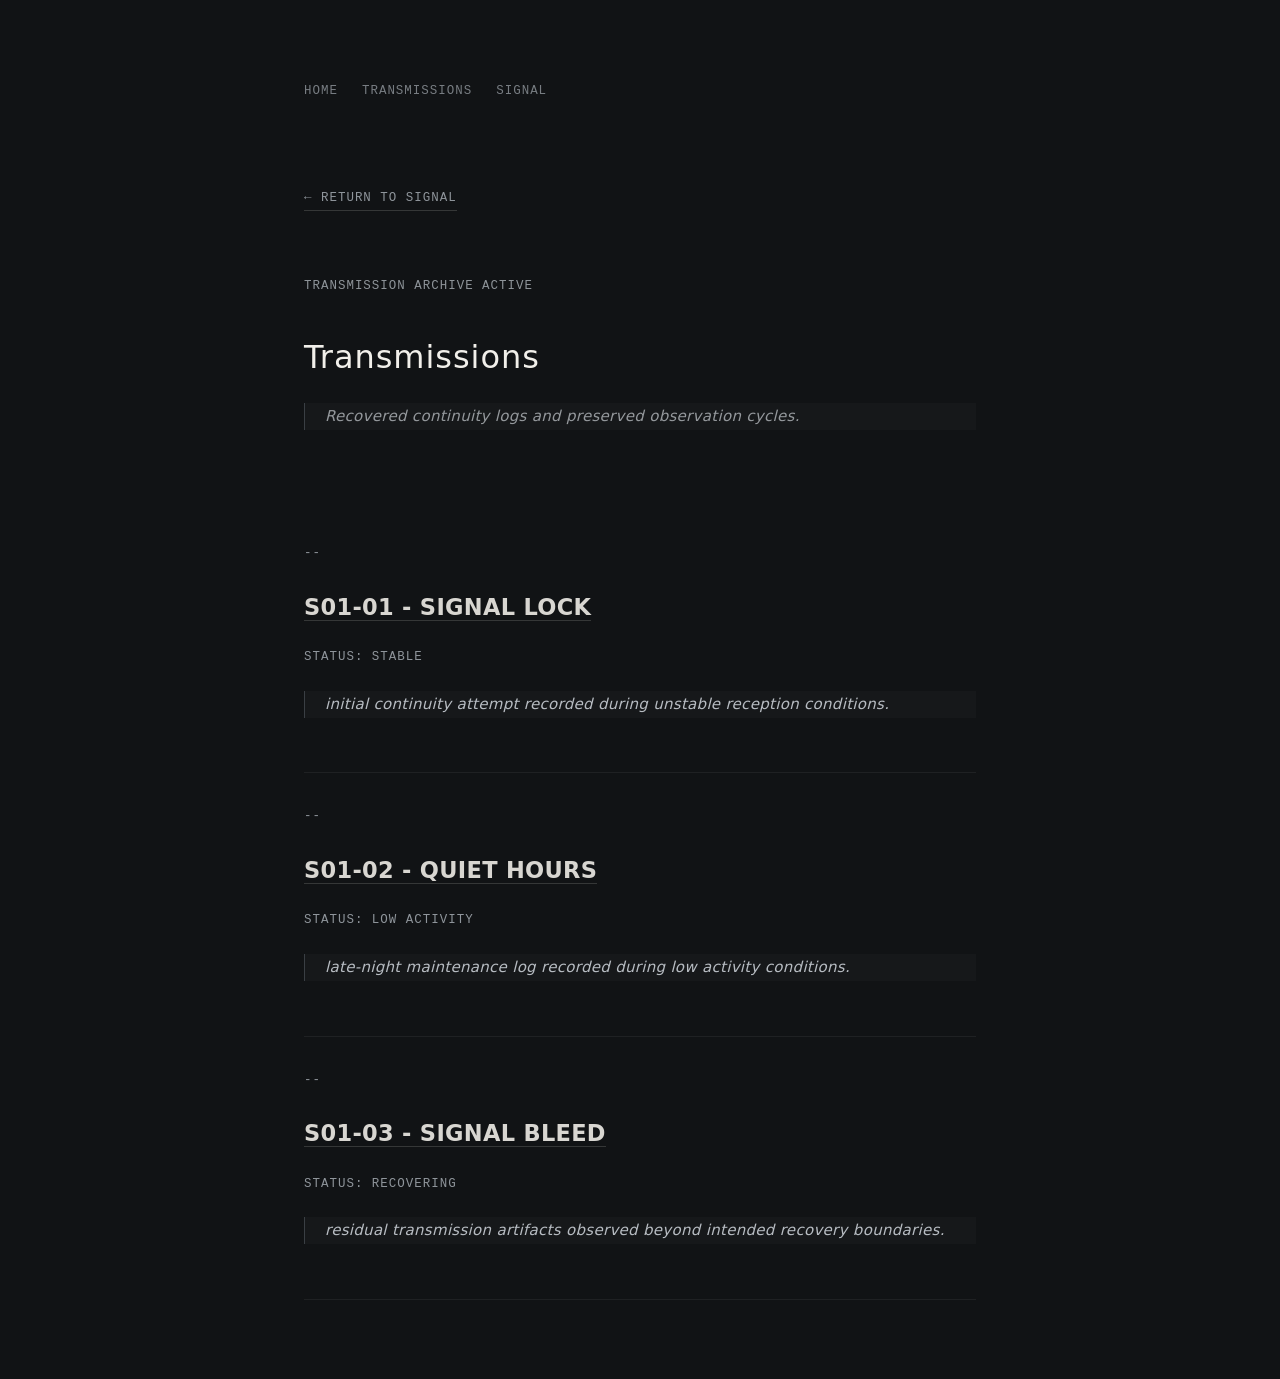
==== transmissions.html @ 6ae5fff1 "First Commit-Upload Static Website - Functional - No Transmissions" ====
<!DOCTYPE html>
<html lang="en">
<head>
  <meta charset="UTF-8">
  <meta name="viewport" content="width=device-width, initial-scale=1.0">

  <title>Transmissions — Arcaddia Archive</title>

  <link rel="stylesheet" href="style.css">
</head>

<body>

  <main class="container">
    <nav class="topbar">

    <a href="index.html" class="top-link">HOME</a>
    <a href="transmissions.html" class="top-link">TRANSMISSIONS</a>
    <a href="signal.html" class="top-link">SIGNAL</a>

</nav>

    <a class="back-link" href="index.html">
      ← RETURN TO SIGNAL
    </a>

    <header>
      <p class="status">
        transmission archive active
      </p>

      <h1>Transmissions</h1>
        <div class="archivist-note">
      <p class="intro">
        Recovered continuity logs and preserved observation cycles.
      </p>
      </div>
    </header>

    <section class="transmission-list">

      <article class="transmission-item">
        <p class="transmission-meta">
          --
        </p>

        <h2>
          <a href="transmissions/transmission-001.html">
            S01-01 - SIGNAL LOCK 
          </a>
        </h2>

        <p class="transmission-status">
          STATUS: STABLE <br>

          <div class="archivist-note">

          <p> initial continuity attempt recorded during unstable reception conditions. </p> </div>
        </p>
      </article>

      <article class="transmission-item">
  <p class="transmission-meta">
    --
  </p>

  <h2>
    <a href="transmissions/transmission-002.html">
      S01-02 - QUIET HOURS 
    </a>
  </h2>

  <p class="transmission-status">
    STATUS: LOW ACTIVITY
  </p>

  <div class="archivist-note">

          <p> late-night maintenance log recorded during low activity conditions. </p> </div>
        </p>

</article>

   <article class="transmission-item">
  <p class="transmission-meta">
    --
  </p>

  <h2>
    <a href="transmissions/transmission-003.html">
      S01-03 - SIGNAL BLEED
    </a>
  </h2>

  <p class="transmission-status">
    STATUS: RECOVERING

    <div class="archivist-note">

          <p> residual transmission artifacts observed beyond intended recovery boundaries. </p> </div>
        </p>
  
  </p>
</article>

    </section>

  </main>

</body>
</html>
---- style.css ----
* {
  box-sizing: border-box;
}

:root {
  --archive-mode: unknown;
}

/* ------------------------------------------------ */
/* BASE */
/* ------------------------------------------------ */

body {
  margin: 0;

  background: #111315;
  color: #d8d6d1;

  font-family: Inter, system-ui, sans-serif;
  font-size: 15px;
  line-height: 1.8;
  letter-spacing: 0.02em;

  -webkit-font-smoothing: antialiased;
  text-rendering: optimizeLegibility;

  transition:
    background 0.4s ease,
    opacity 0.4s ease,
    filter 0.4s ease;
}

/* ------------------------------------------------ */
/* ENVIRONMENTAL STATES */
/* ------------------------------------------------ */

body[data-state="stable"] {
  filter: brightness(1);
}

body[data-state="low-signal"] {
  filter: brightness(0.96);
}

body[data-state="recovery"] {
  filter: brightness(0.985);
}

/* ------------------------------------------------ */
/* PAGE ATMOSPHERE */
/* ------------------------------------------------ */

body[data-page="home"] {
  letter-spacing: 0.2px;
}

body[data-page="entry"] {
  line-height: 1.7;
}

body[data-page="transmissions"] {
  letter-spacing: 0.1px;
}

body[data-page="signal"] {
  opacity: 0.95;
}

/* ------------------------------------------------ */
/* LAYOUT */
/* ------------------------------------------------ */

.container {
  width: 100%;
  max-width: 720px;

  margin: 0 auto;
  padding: 5rem 1.5rem;
}

.home {
  min-height: 100vh;

  display: flex;
  flex-direction: column;
  justify-content: center;
}

/* ------------------------------------------------ */
/* TYPOGRAPHY */
/* ------------------------------------------------ */

h1 {
  font-size: 2rem;
  font-weight: 500;

  margin-bottom: 1rem;

  color: #f1efea;

  letter-spacing: 0.03em;
}

p {
  margin-top: 0;
  margin-bottom: 1.4rem;
}

.intro {
  color: #94989c;
  max-width: 540px;
}

.transmission-body {
  max-width: 620px;
}

/* ------------------------------------------------ */
/* SYSTEM TEXT */
/* ------------------------------------------------ */

.system,
.status,
.label,
.transmission-meta,
.transmission-status,
.system-message,
footer p,
.topbar,
.back-link {
  font-family: "IBM Plex Mono", monospace;
  font-size: 0.78rem;
  letter-spacing: 0.08em;
}

/* ------------------------------------------------ */
/* HEADER */
/* ------------------------------------------------ */

header {
  margin-bottom: 5rem;
}

.status {
  color: #8e9499;

  text-transform: uppercase;

  margin-bottom: 2rem;
}

/* ------------------------------------------------ */
/* NAVIGATION */
/* ------------------------------------------------ */

.topbar {
  display: flex;
  gap: 1.5rem;

  margin-bottom: 5rem;

  opacity: 0.82;

  transition: opacity 0.3s ease;
}

.topbar:hover {
  opacity: 1;
}

.top-link {
  color: #8f959b;

  text-decoration: none;

  border-bottom: 1px solid transparent;

  transition:
    opacity 0.2s ease,
    border-color 0.2s ease;
}

.top-link:hover {
  opacity: 0.72;

  border-color: rgba(216, 214, 209, 0.18);
}

/* ------------------------------------------------ */
/* LINKS */
/* ------------------------------------------------ */

.main-nav {
  margin-top: 3rem;
  margin-bottom: 5rem;
}

.main-nav a,
.back-link,
.transmission-item a {
  color: #d8d6d1;

  text-decoration: none;

  border-bottom: 1px solid rgba(216, 214, 209, 0.18);

  transition:
    opacity 0.2s ease,
    border-color 0.2s ease;
}

.main-nav a:hover,
.back-link:hover,
.transmission-item a:hover {
  opacity: 0.72;

  border-color: rgba(216, 214, 209, 0.35);
}

.back-link {
  display: inline-block;

  margin-bottom: 4rem;

  color: #8f959b;
}

/* ------------------------------------------------ */
/* CONTENT BLOCKS */
/* ------------------------------------------------ */

.block {
  margin-bottom: 4rem;
}

.label {
  text-transform: uppercase;

  color: #8f959b;

  margin-bottom: 1.5rem;
}

/* ------------------------------------------------ */
/* ARCHIVIST NOTE */
/* ------------------------------------------------ */

.archivist-note {
  border-left: 1px solid #3a3f44;

  padding-left: 1.25rem;

  margin-top: 1rem;

  color: #b7bcc2;

  font-style: italic;

  line-height: 1.8;

  background: rgba(255, 255, 255, 0.02);
}

.archivist-note p {
  margin: 0;
}

/* ------------------------------------------------ */
/* AUDIO */
/* ------------------------------------------------ */

audio {
  width: 100%;

  opacity: 0.82;

  border-radius: 4px;
}

/* ------------------------------------------------ */
/* SYSTEM MESSAGES */
/* ------------------------------------------------ */

.system-message {
  margin-top: 1rem;

  color: #8f959b;
}

/* ------------------------------------------------ */
/* TRANSMISSION LIST */
/* ------------------------------------------------ */

.transmission-list {
  margin-top: 4rem;
}

.transmission-item {
  padding: 2rem 0;

  border-bottom: 1px solid rgba(255, 255, 255, 0.06);
}

.transmission-meta,
.transmission-status {
  color: #8f959b;
}

.transmission-description {
  margin-top: 0.5rem;

  color: #8f959b;

  font-size: 0.9rem;

  line-height: 1.7;
}

/* ------------------------------------------------ */
/* STATUS LIST */
/* ------------------------------------------------ */

.status-list {
  list-style: none;

  padding: 0;
  margin: 0;
}

.status-list li {
  margin-bottom: 0.7rem;

  color: #b4b8bc;
}

/* ------------------------------------------------ */
/* FOOTER */
/* ------------------------------------------------ */

footer {
  margin-top: 6rem;
  padding-top: 2rem;

  border-top: 1px solid rgba(255, 255, 255, 0.06);
}

footer p {
  color: #70767b;
}

/* ------------------------------------------------ */
/* CURSOR */
/* ------------------------------------------------ */

.cursor {
  display: inline-block;

  margin-left: 3px;

  color: #d8d6d1;

  animation: archiveBlink 2.4s steps(1) infinite;
}

@keyframes archiveBlink {

  0%,
  45% {
    opacity: 0;
  }

  50%,
  100% {
    opacity: 0.7;
  }
}

/* ------------------------------------------------ */
/* SELECTION */
/* ------------------------------------------------ */

::selection {
  background: #2b3137;
  color: #f1efea;
}
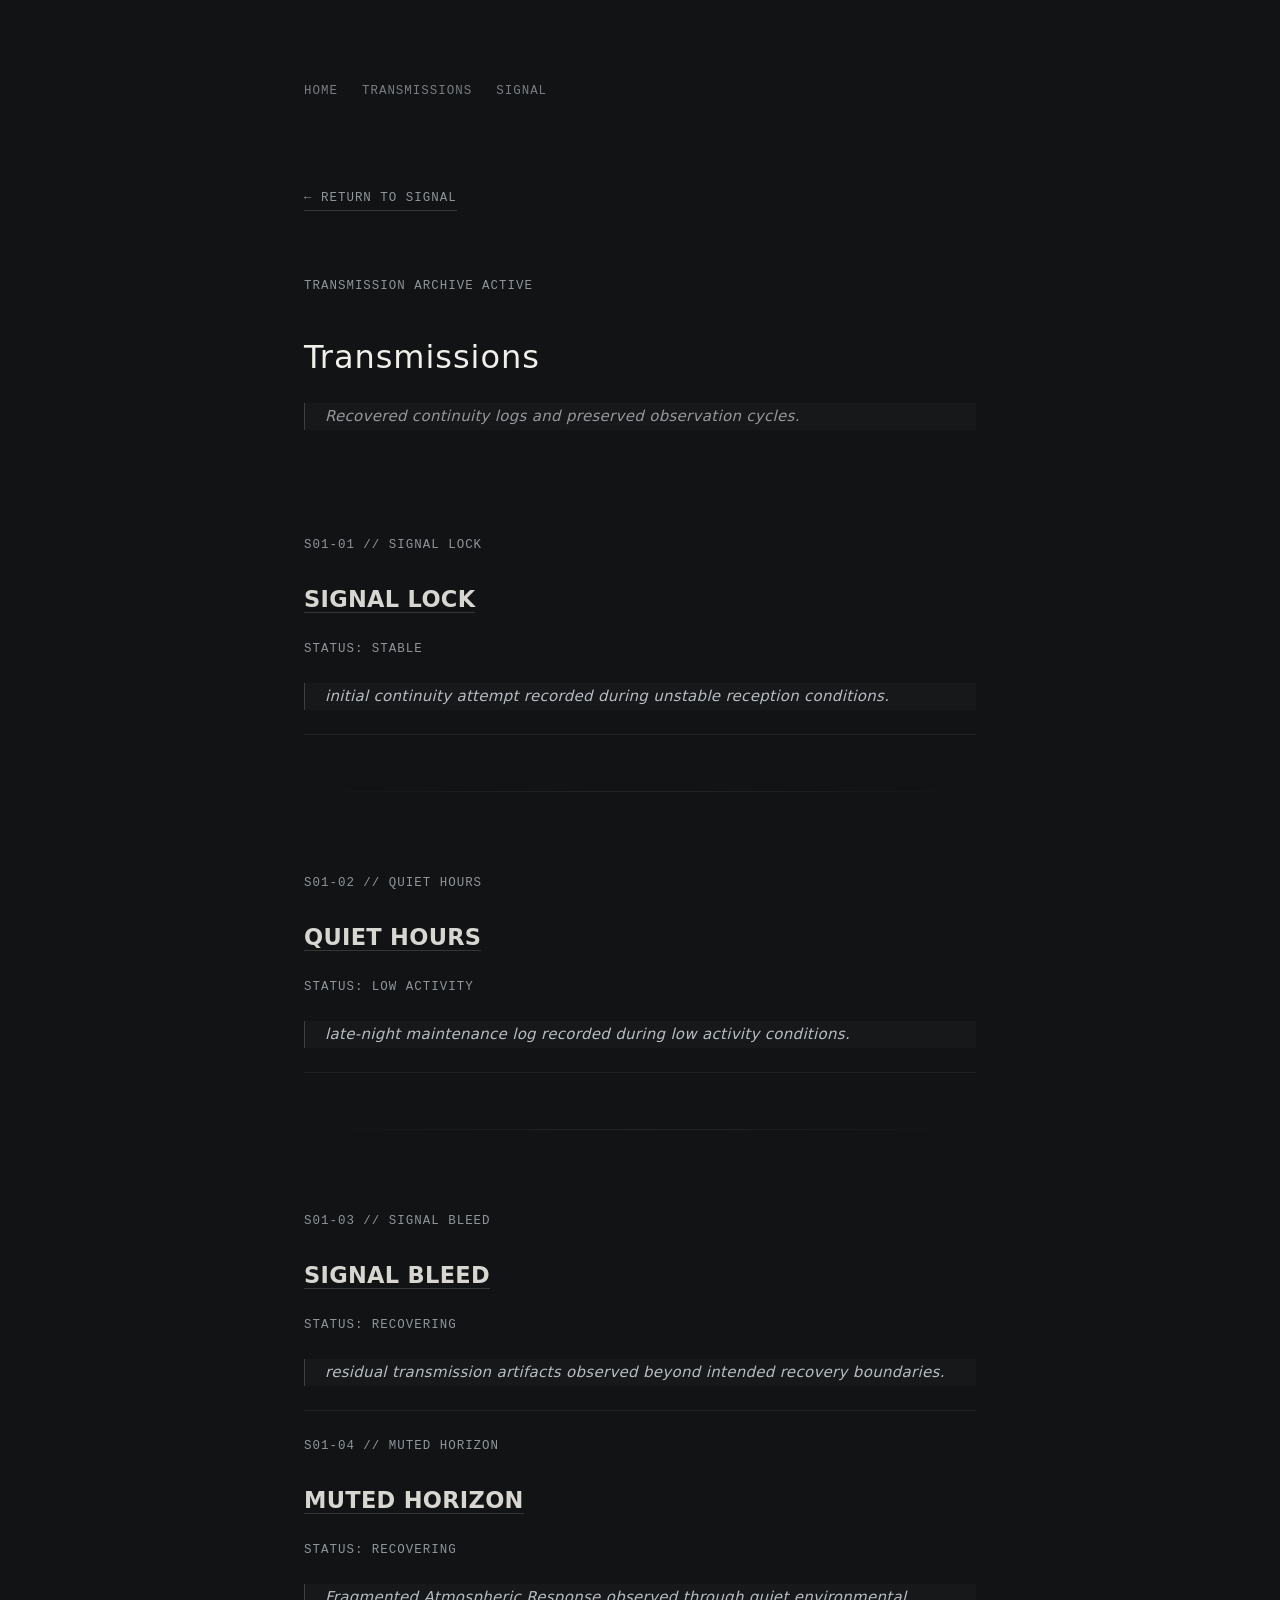
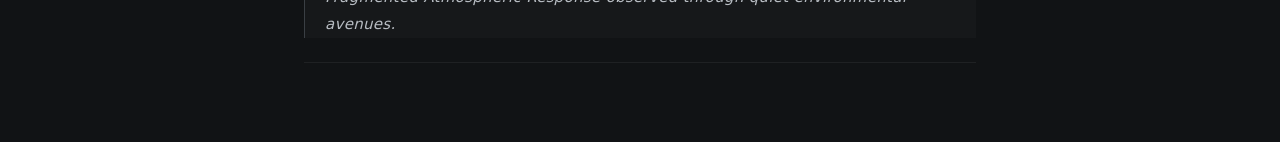
==== commit b87a37be: "4 episodes - 1st official iteration release" ====
--- a/transmissions.html
+++ b/transmissions.html
@@ -39,71 +39,113 @@
 
     <section class="transmission-list">
 
-      <article class="transmission-item">
-        <p class="transmission-meta">
-          --
-        </p>
+  <!-- ENTRY 1 -->
+  <article class="transmission-item">
 
-        <h2>
-          <a href="transmissions/transmission-001.html">
-            S01-01 - SIGNAL LOCK 
-          </a>
-        </h2>
+    <p class="transmission-meta">
+      S01-01 // SIGNAL LOCK
+    </p>
 
-        <p class="transmission-status">
-          STATUS: STABLE <br>
+    <h2>
+      <a href="transmissions/transmission-001.html">
+        SIGNAL LOCK
+      </a>
+    </h2>
 
-          <div class="archivist-note">
-
-          <p> initial continuity attempt recorded during unstable reception conditions. </p> </div>
-        </p>
-      </article>
-
-      <article class="transmission-item">
-  <p class="transmission-meta">
-    --
-  </p>
-
-  <h2>
-    <a href="transmissions/transmission-002.html">
-      S01-02 - QUIET HOURS 
-    </a>
-  </h2>
-
-  <p class="transmission-status">
-    STATUS: LOW ACTIVITY
-  </p>
-
-  <div class="archivist-note">
-
-          <p> late-night maintenance log recorded during low activity conditions. </p> </div>
-        </p>
-
-</article>
-
-   <article class="transmission-item">
-  <p class="transmission-meta">
-    --
-  </p>
-
-  <h2>
-    <a href="transmissions/transmission-003.html">
-      S01-03 - SIGNAL BLEED
-    </a>
-  </h2>
-
-  <p class="transmission-status">
-    STATUS: RECOVERING
+    <p class="transmission-status">
+      STATUS: STABLE
+    </p>
 
     <div class="archivist-note">
+      <p>
+        initial continuity attempt recorded during unstable reception conditions.
+      </p>
+    </div>
 
-          <p> residual transmission artifacts observed beyond intended recovery boundaries. </p> </div>
-        </p>
-  
-  </p>
-</article>
+  </article>
 
-    </section>
+  <!-- ENTRY DIVIDER -->
+  <div class="section-divider"></div>
+
+  <!-- ENTRY 2 -->
+  <article class="transmission-item">
+
+    <p class="transmission-meta">
+      S01-02 // QUIET HOURS
+    </p>
+
+    <h2>
+      <a href="transmissions/transmission-002.html">
+        QUIET HOURS
+      </a>
+    </h2>
+
+    <p class="transmission-status">
+      STATUS: LOW ACTIVITY
+    </p>
+
+    <div class="archivist-note">
+      <p>
+        late-night maintenance log recorded during low activity conditions.
+      </p>
+    </div>
+
+  </article>
+
+  <!-- ENTRY DIVIDER -->
+  <div class="section-divider"></div>
+
+  <!-- ENTRY 3 -->
+  <article class="transmission-item">
+
+    <p class="transmission-meta">
+      S01-03 // SIGNAL BLEED
+    </p>
+
+    <h2>
+      <a href="transmissions/transmission-003.html">
+        SIGNAL BLEED
+      </a>
+    </h2>
+
+    <p class="transmission-status">
+      STATUS: RECOVERING
+    </p>
+
+    <div class="archivist-note">
+      <p>
+        residual transmission artifacts observed beyond intended recovery boundaries.
+      </p>
+    </div>
+
+  </article>
+
+  <!-- ENTRY 4 -->
+  <article class="transmission-item">
+
+    <p class="transmission-meta">
+      S01-04 // MUTED HORIZON
+    </p>
+
+    <h2>
+      <a href="transmissions/transmission-004.html">
+        MUTED HORIZON
+      </a>
+    </h2>
+
+    <p class="transmission-status">
+      STATUS: RECOVERING
+    </p>
+
+    <div class="archivist-note">
+      <p>
+        Fragmented Atmospheric Response observed through quiet environmental avenues.
+      </p>
+    </div>
+
+  </article>
+
+</section>
 
   </main>
 
--- a/style.css
+++ b/style.css
@@ -113,6 +113,7 @@
 
 .transmission-body {
   max-width: 620px;
+  color: #c7cbd0;
 }
 
 /* ------------------------------------------------ */
@@ -241,6 +242,23 @@
   margin-bottom: 1.5rem;
 }
 
+.section-divider {
+
+  width: 100%;
+  height: 1px;
+
+  margin: 3.5rem 0;
+
+  background:
+    linear-gradient(
+      to right,
+      transparent,
+      rgba(255,255,255,0.08),
+      transparent
+    );
+
+}
+
 /* ------------------------------------------------ */
 /* ARCHIVIST NOTE */
 /* ------------------------------------------------ */
@@ -296,7 +314,7 @@
 }
 
 .transmission-item {
-  padding: 2rem 0;
+  padding: 1.5rem 0;
 
   border-bottom: 1px solid rgba(255, 255, 255, 0.06);
 }
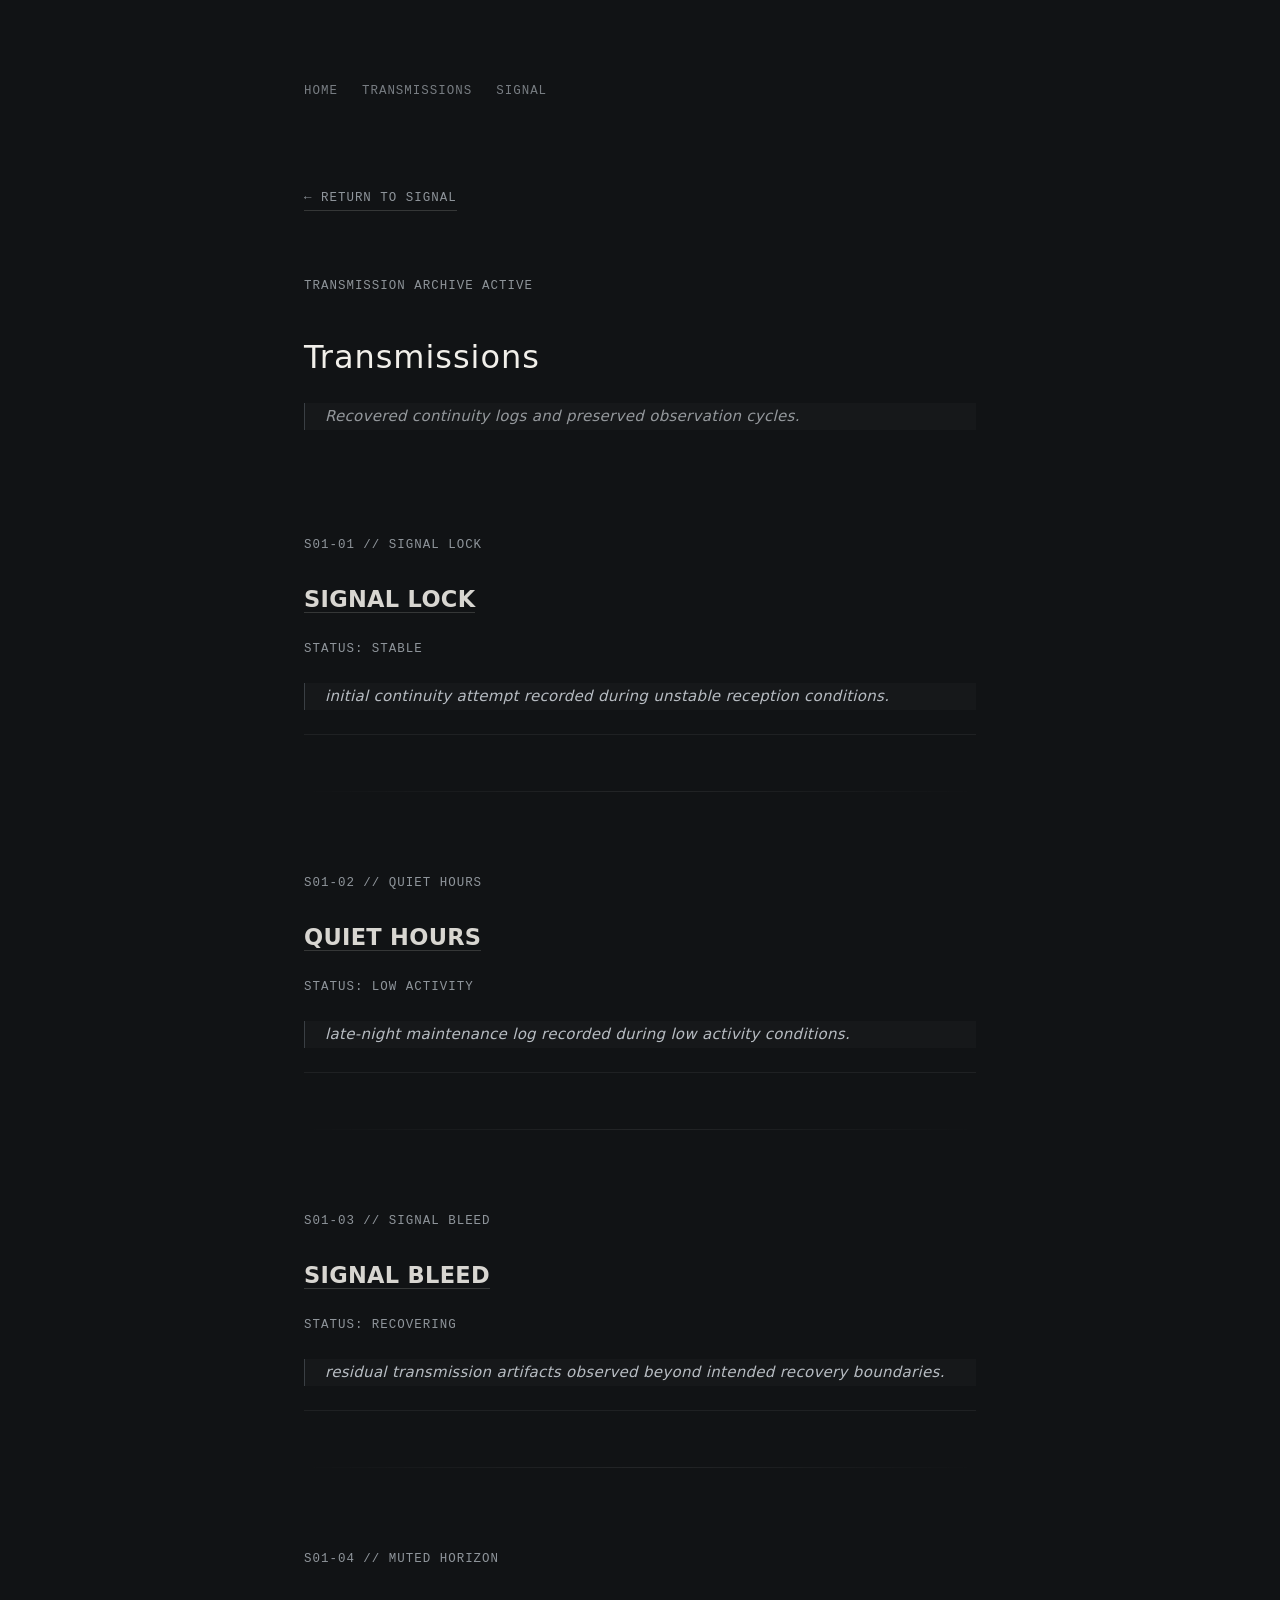
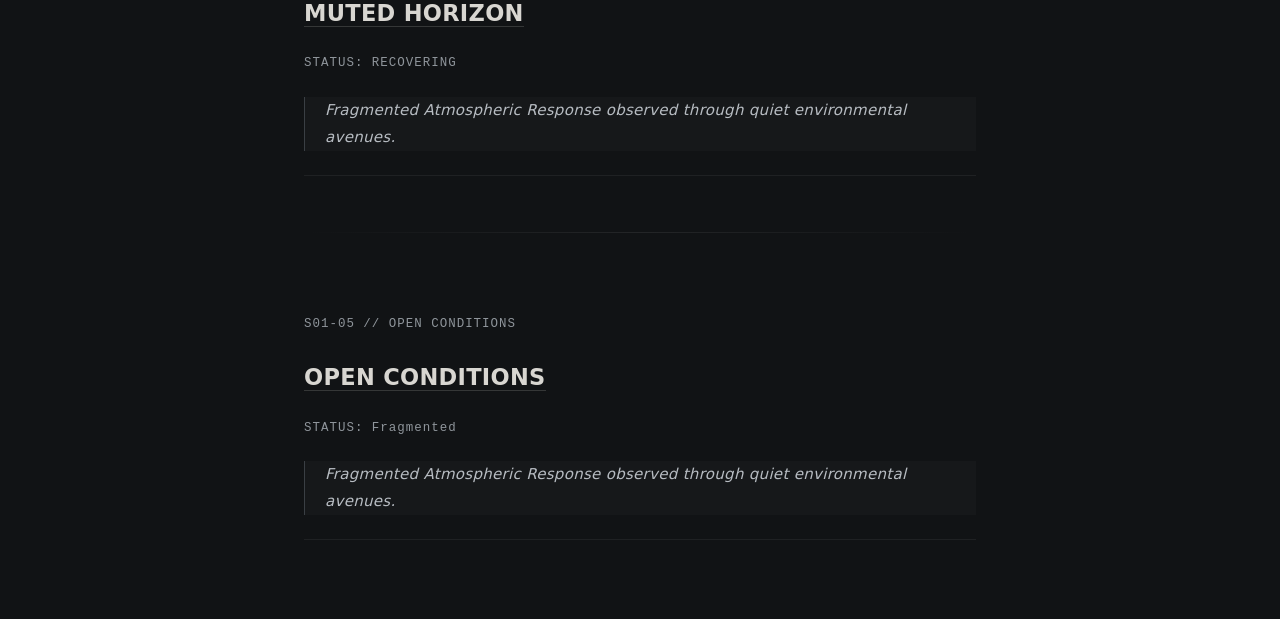
==== commit 4990a7d0: "ep 5 open conditions entry" ====
--- a/transmissions.html
+++ b/transmissions.html
@@ -120,6 +120,9 @@
 
   </article>
 
+  <!-- ENTRY DIVIDER -->
+  <div class="section-divider"></div>
+
   <!-- ENTRY 4 -->
   <article class="transmission-item">
 
@@ -147,6 +150,37 @@
 
 </section>
 
+  <!-- ENTRY DIVIDER -->
+  <div class="section-divider"></div>
+
+  <!-- ENTRY 4 -->
+  <article class="transmission-item">
+
+    <p class="transmission-meta">
+      S01-05 // OPEN CONDITIONS
+    </p>
+
+    <h2>
+      <a href="transmissions/transmission-005.html">
+        OPEN CONDITIONS
+      </a>
+    </h2>
+
+    <p class="transmission-status">
+      STATUS: Fragmented
+    </p>
+
+    <div class="archivist-note">
+      <p>
+        Fragmented Atmospheric Response observed through quiet environmental avenues.
+      </p>
+    </div>
+
+  </article>
+
+</section>
+
+
   </main>
 
 </body>
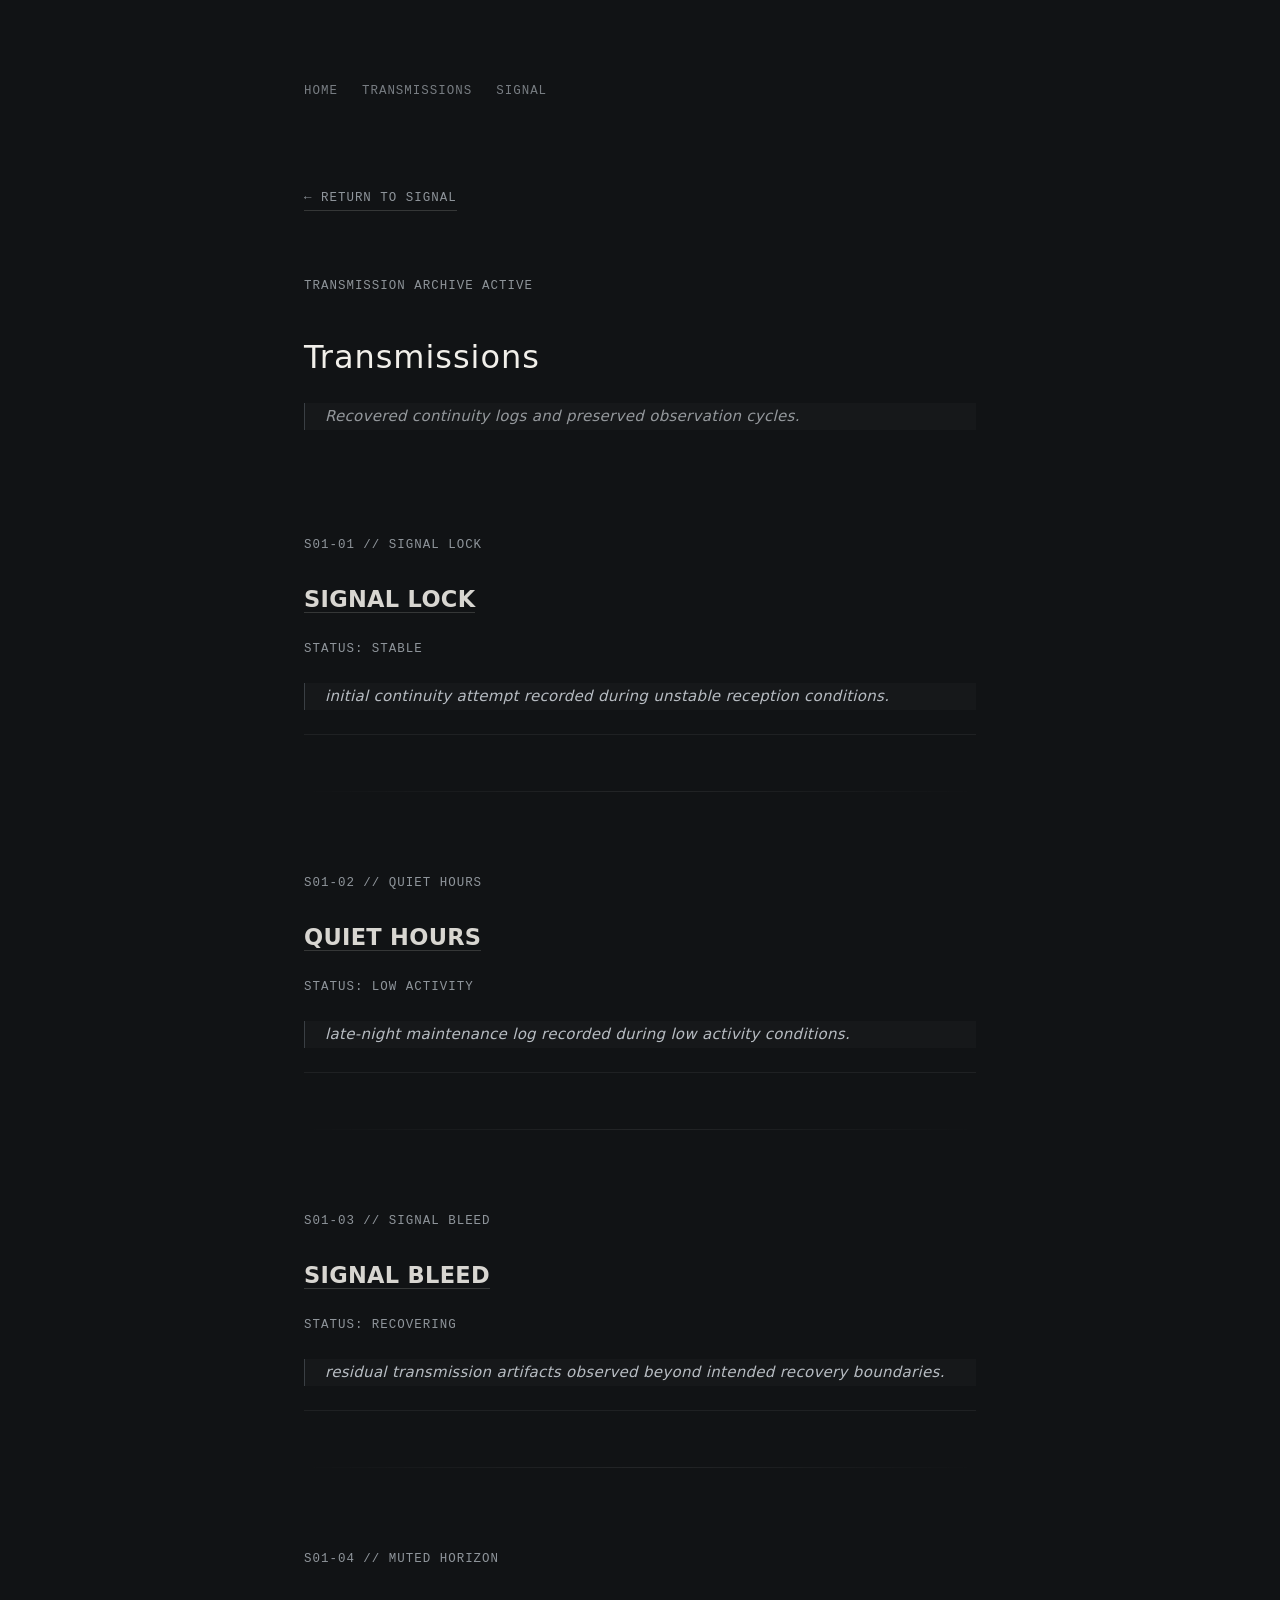
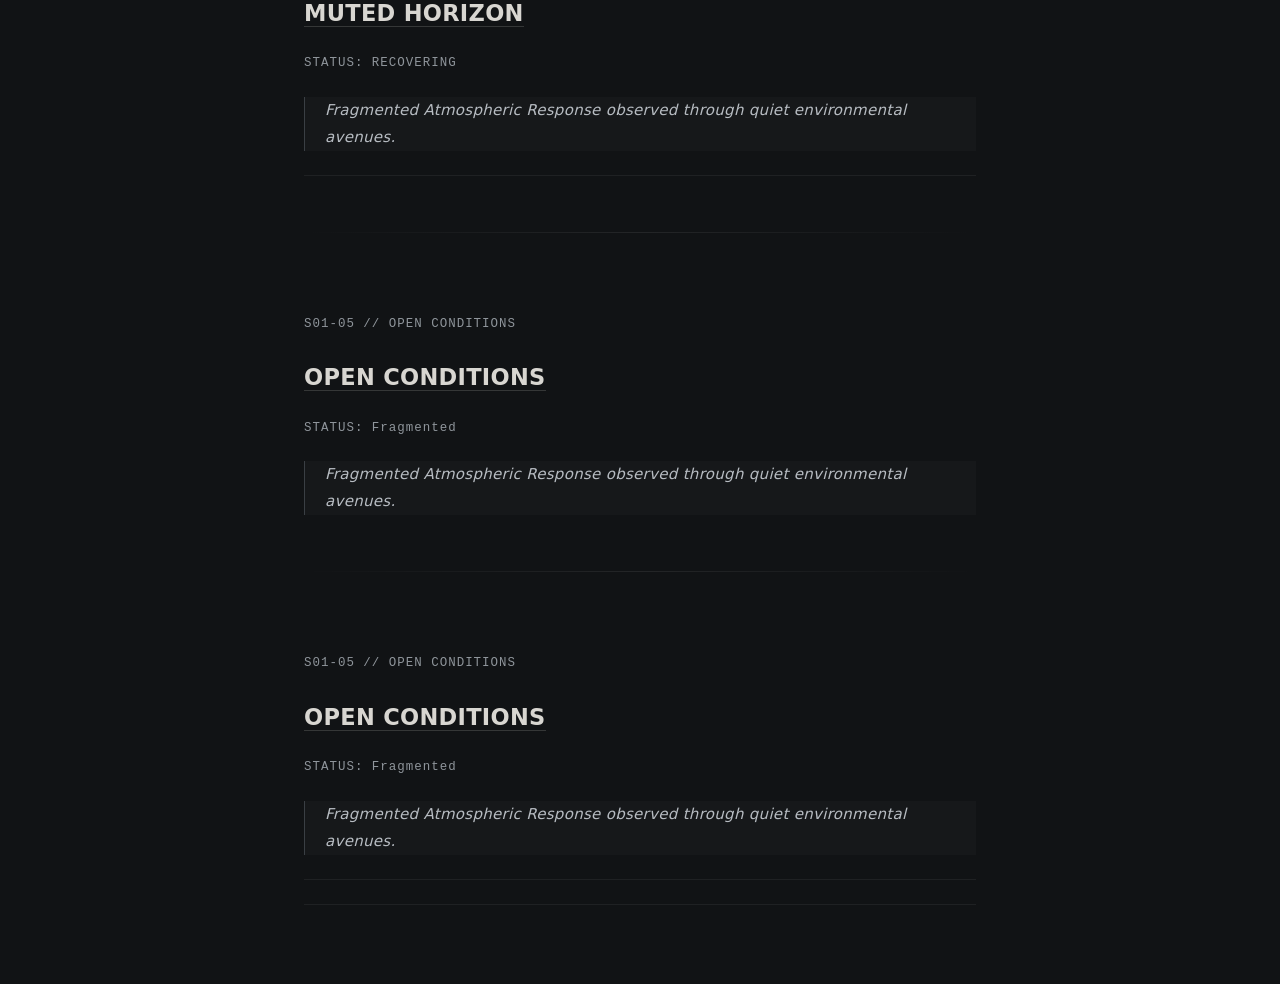
==== commit 035d06ce: "fault lines entry 6" ====
--- a/transmissions.html
+++ b/transmissions.html
@@ -153,7 +153,7 @@
   <!-- ENTRY DIVIDER -->
   <div class="section-divider"></div>
 
-  <!-- ENTRY 4 -->
+  <!-- ENTRY 5 -->
   <article class="transmission-item">
 
     <p class="transmission-meta">
@@ -176,6 +176,32 @@
       </p>
     </div>
 
+    <!-- ENTRY DIVIDER -->
+  <div class="section-divider"></div>
+
+      <!-- ENTRY 6 -->
+  <article class="transmission-item">
+
+    <p class="transmission-meta">
+      S01-05 // OPEN CONDITIONS
+    </p>
+
+    <h2>
+      <a href="transmissions/transmission-006.html">
+        OPEN CONDITIONS
+      </a>
+    </h2>
+
+    <p class="transmission-status">
+      STATUS: Fragmented
+    </p>
+
+    <div class="archivist-note">
+      <p>
+        Fragmented Atmospheric Response observed through quiet environmental avenues.
+      </p>
+    </div>
+
   </article>
 
 </section>
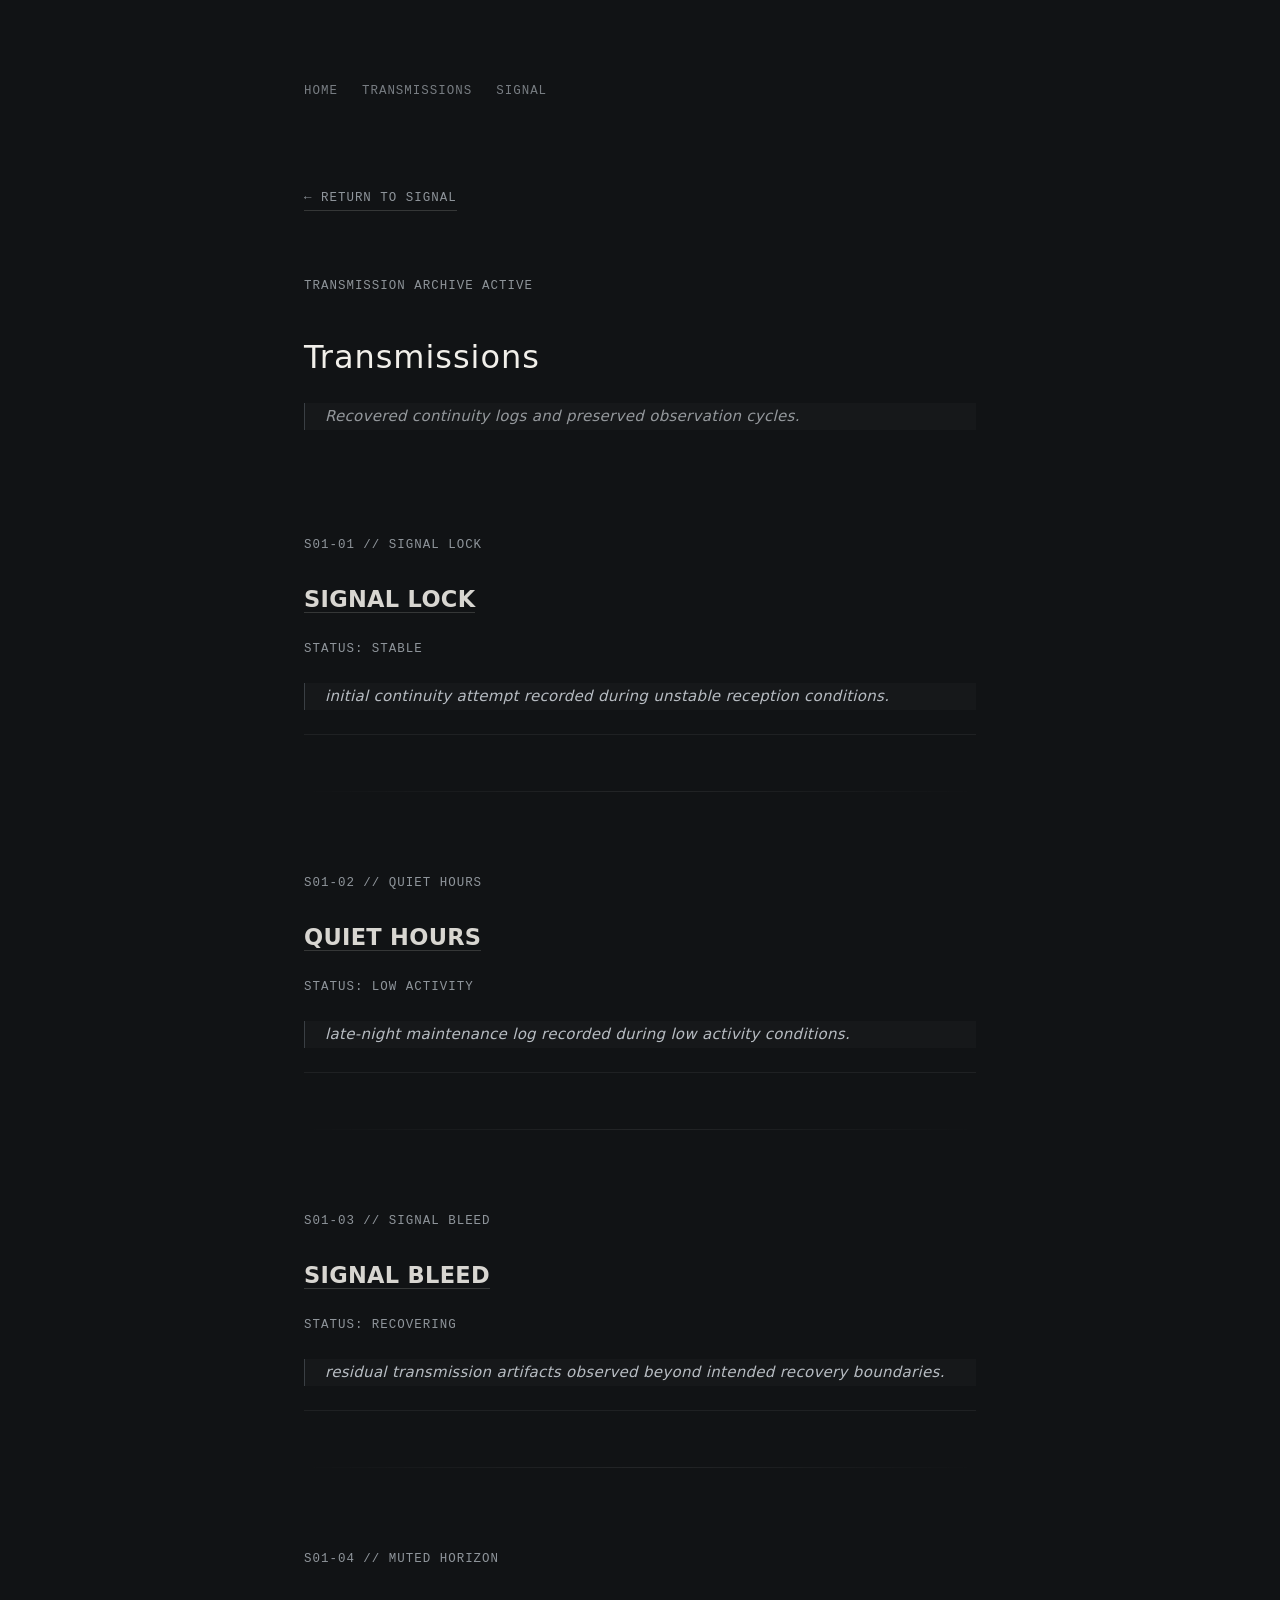
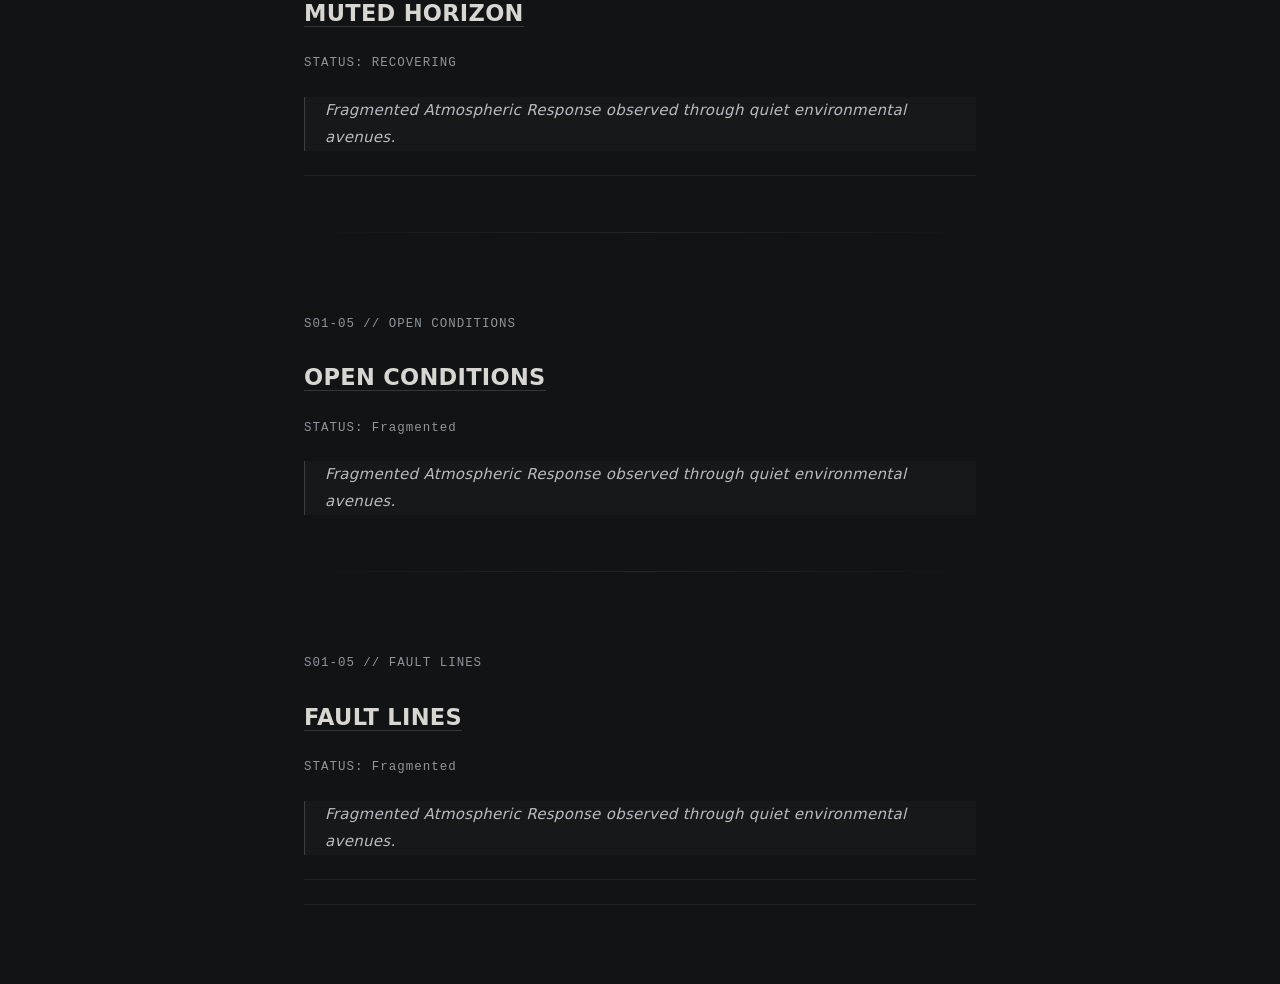
==== commit 3a58bc09: "transmission update hotfix ep 6" ====
--- a/transmissions.html
+++ b/transmissions.html
@@ -183,12 +183,12 @@
   <article class="transmission-item">
 
     <p class="transmission-meta">
-      S01-05 // OPEN CONDITIONS
+      S01-05 // FAULT LINES
     </p>
 
     <h2>
       <a href="transmissions/transmission-006.html">
-        OPEN CONDITIONS
+        FAULT LINES
       </a>
     </h2>
 
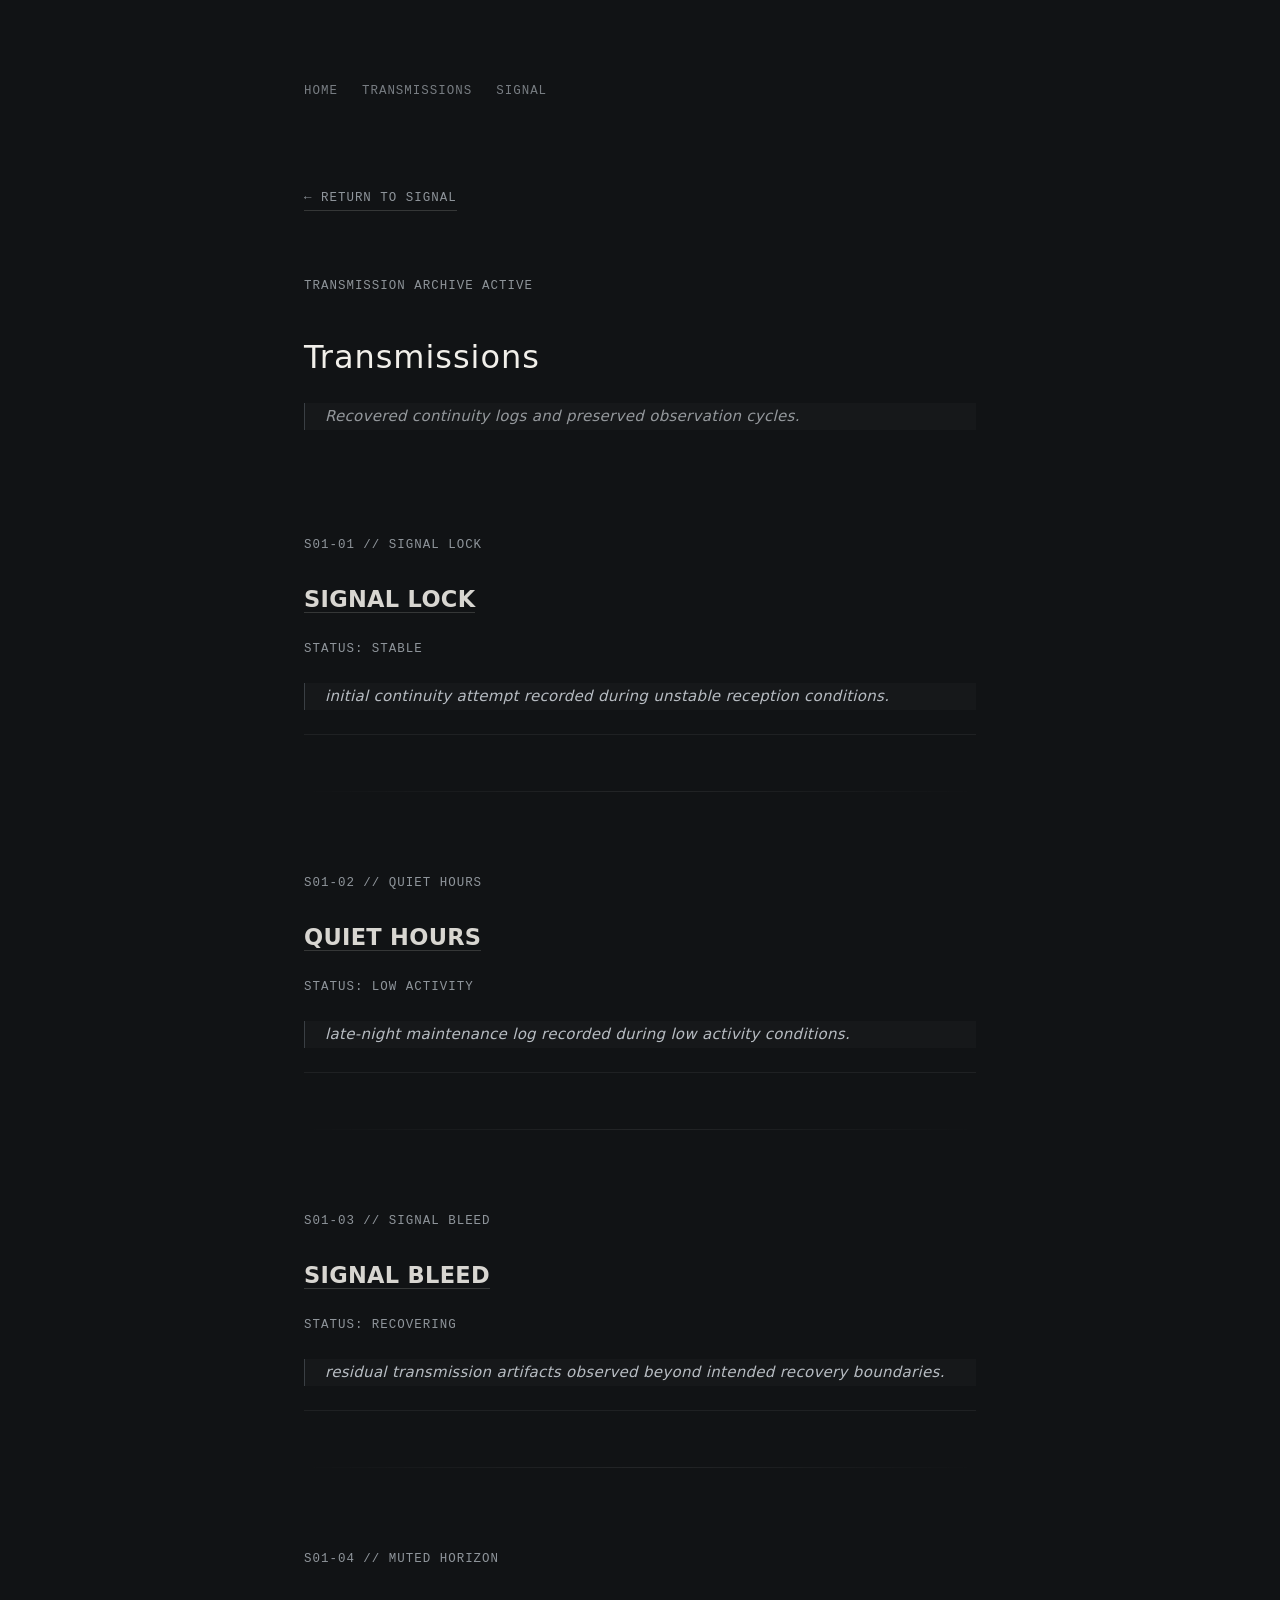
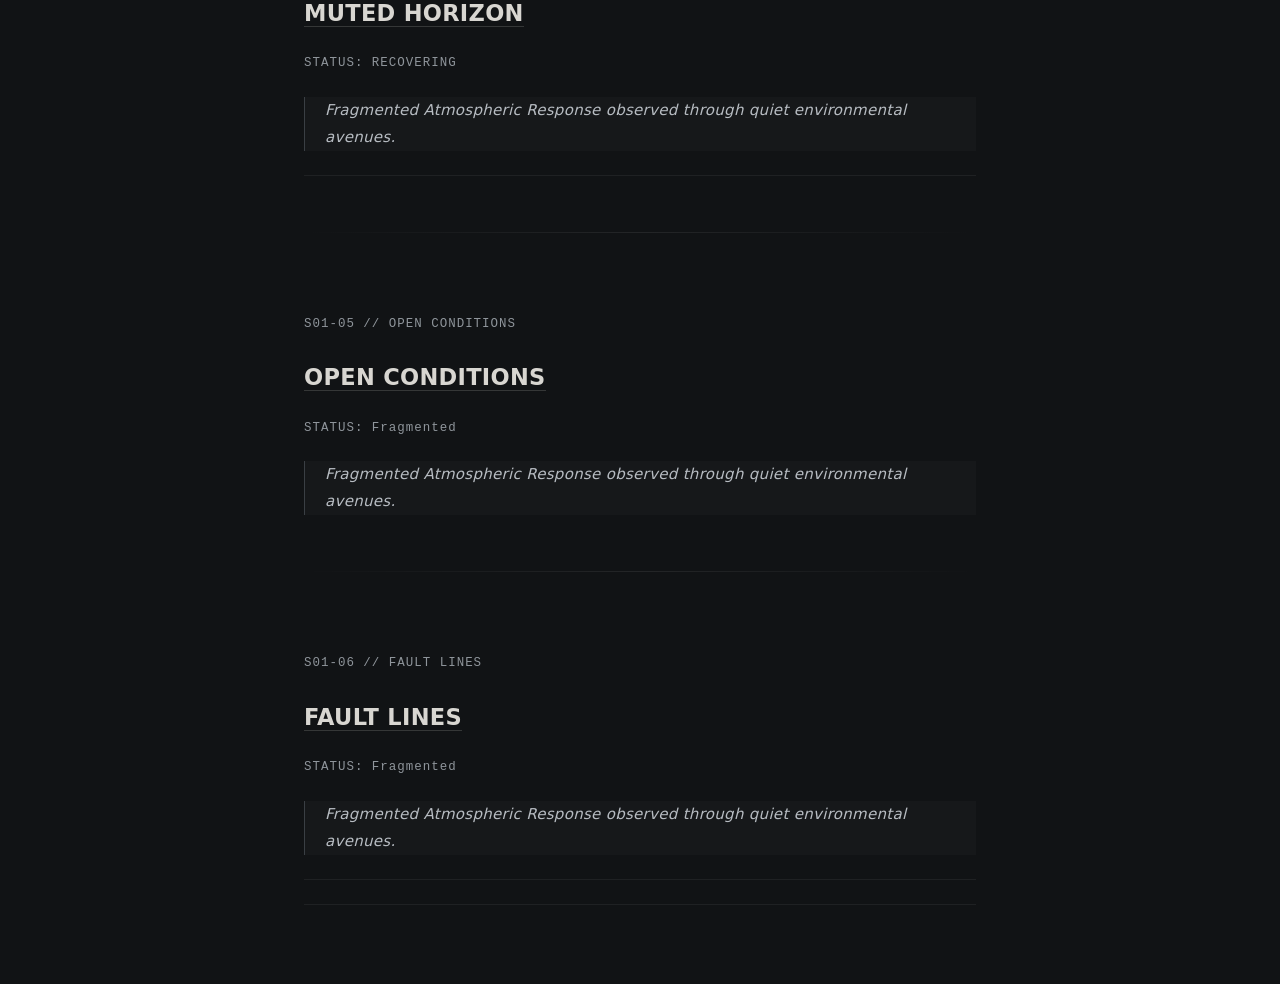
==== commit 21584618: "transmission 6 hotfx2" ====
--- a/transmissions.html
+++ b/transmissions.html
@@ -183,7 +183,7 @@
   <article class="transmission-item">
 
     <p class="transmission-meta">
-      S01-05 // FAULT LINES
+      S01-06 // FAULT LINES
     </p>
 
     <h2>
